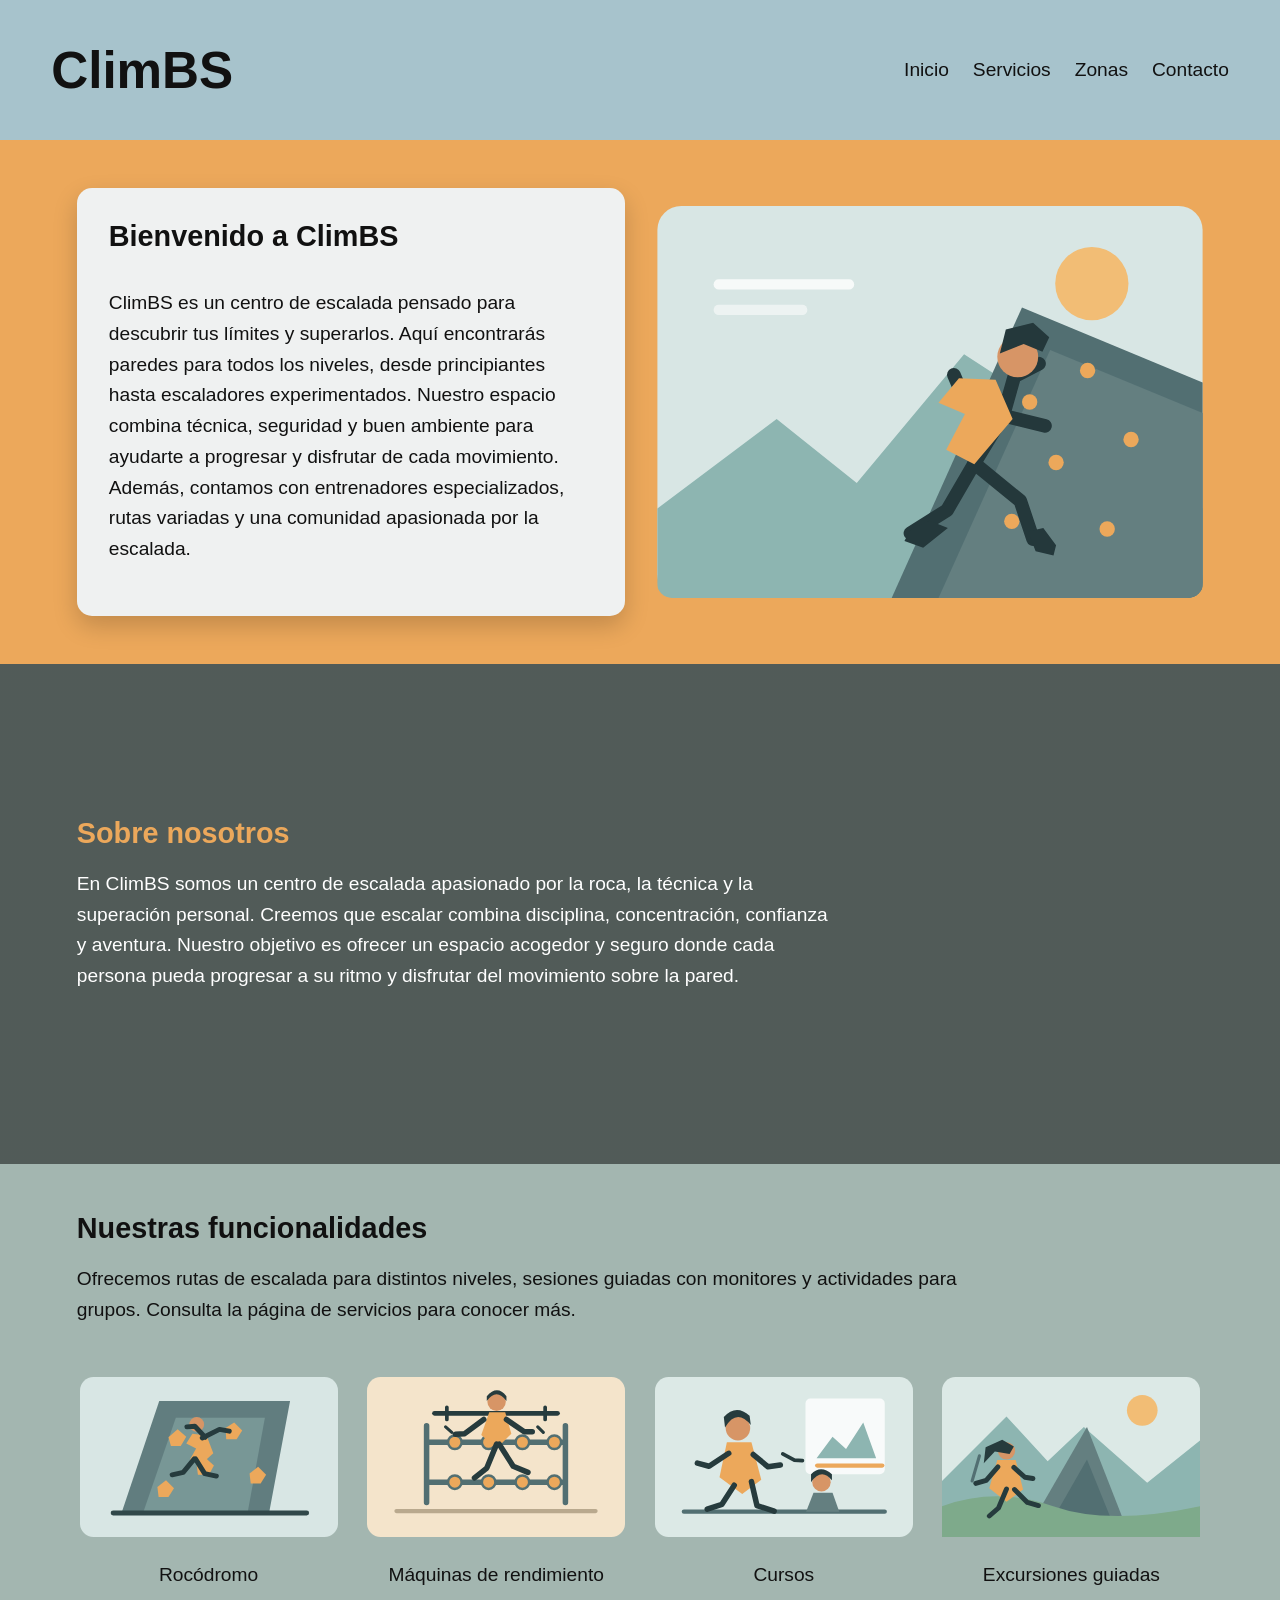
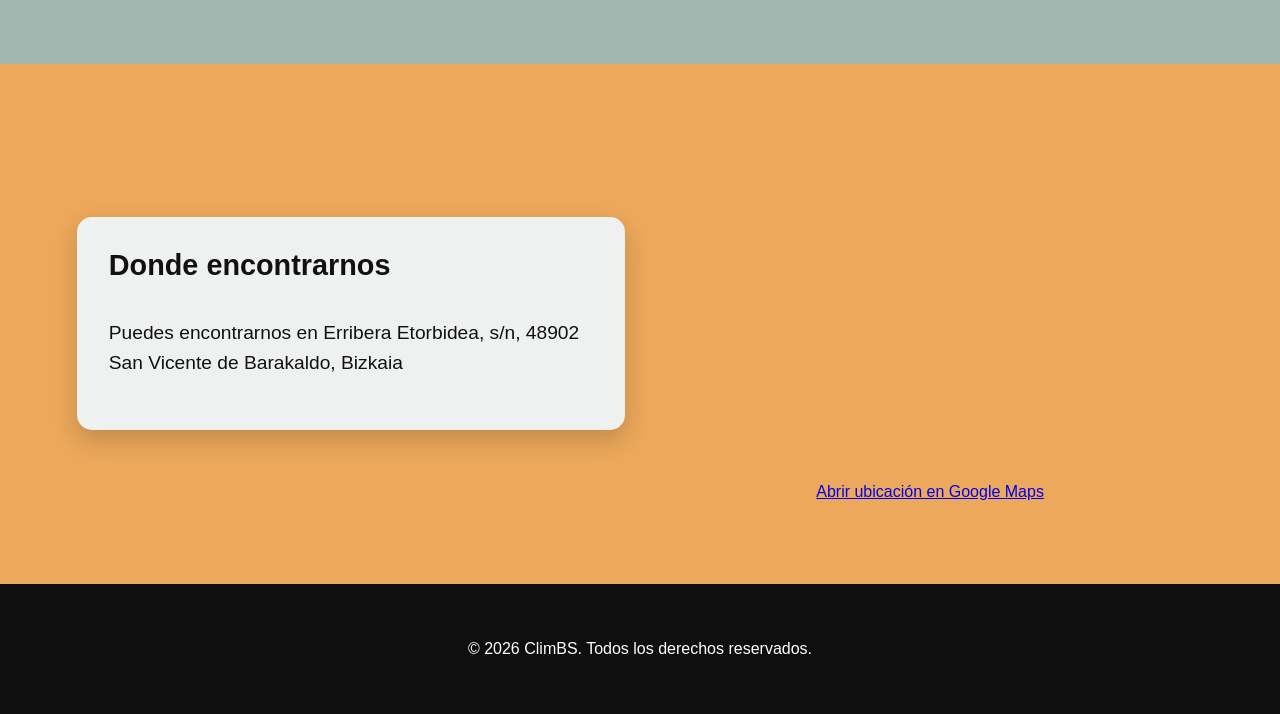
==== index.html @ 0c8c34e2 "Estructura del proyecto" ====
<!doctype html>
<html lang="es">

<head>
  <meta charset="UTF-8" />
  <meta name="viewport" content="width=device-width, initial-scale=1.0" />
  <title>ClimBS</title>

  <meta name="description"
    content="Bienvenido a ClimBS, centro de escalada de alto rendimiento, con cursos personalizados, excursiones a roca guiadas e instalaciones equipadas para toddas las necesidades" />

  <!-- Links -->
  <link rel="stylesheet" href="/src/css/styles.css" />
  <link rel="stylesheet" href="/src/css/index.css" />

  <script type="module" src="/index.js"></script>
</head>

<body>
  <!-- Header -->
  <header id="header">
    <a href="index.html" aria-label="Inicio">
      <h1 id="ClimBS">ClimBS</h1>
    </a>
    <nav id="nav">
      <!-- Botón -->
      <button class="menu-toggle" type="button" aria-controls="nav-links" aria-expanded="false" aria-label="Abrir menú">
        &#9776;
      </button>
      <!-- Barra -->
      <ul class="nav-links" id="nav-links">
        <li><a href="index.html" aria-label="Inicio">Inicio</a></li>
        <li><a href="/src/html/services.html" aria-label="Servicios">Servicios</a></li>
        <li><a href="/src/html/zonas.html" aria-label="Zonas">Zonas</a></li>
        <li><a href="/src/html/contact.html" aria-label="Contacto">Contacto</a></li>
      </ul>
    </nav>
  </header>

  <!-- Contenido principal -->
  <main>
    <!-- Bienvenida -->
    <section class="welcome_container">
      <article class="welcome_card">
        <h2 class="welcome_title">Bienvenido a ClimBS</h2>
        <p class="welcome_text">
          ClimBS es un centro de escalada pensado para descubrir tus límites y superarlos. Aquí encontrarás paredes para
          todos los niveles, desde principiantes hasta escaladores experimentados. Nuestro espacio combina técnica,
          seguridad y buen ambiente para ayudarte a progresar y disfrutar de cada movimiento. Además, contamos con
          entrenadores especializados, rutas variadas y una comunidad apasionada por la escalada.
        </p>
      </article>
      <aside class="aside">
        <img class="aside_img" src="/src/images/escalada.svg" />
      </aside>
    </section>

    <!-- Sobre nosotros -->
    <section class="aboutUs_container">
      <article class="aboutUs_article">
        <h2 class="aboutUs_title">Sobre nosotros</h2>
        <p class="aboutUs_text">
          En ClimBS somos un centro de escalada apasionado por la roca, la técnica y la superación personal. Creemos que
          escalar combina disciplina, concentración, confianza y aventura. Nuestro objetivo es ofrecer un espacio
          acogedor y seguro donde cada persona pueda progresar a su ritmo y disfrutar del movimiento sobre la pared.
        </p>
      </article>
    </section>

    <!-- Funcionalidades -->
    <section class="functions_container">
      <article class="functions_article">
        <h2 class="functions_title">Nuestras funcionalidades</h2>
        <p class="functions_text">
          Ofrecemos rutas de escalada para distintos niveles, sesiones guiadas con monitores y actividades para grupos.
          Consulta la página de servicios para conocer más.
        </p>
      </article>
      <div class="functions">
        <div class="function">
          <img class="function_image" src="/src/images/rocodromo.svg" />
          <p class="function_text">Rocódromo</p>
        </div>
        <div class="function">
          <img class="function_image" src="/src/images/entrenamiento.svg" />
          <p class="function_text">Máquinas de rendimiento</p>
        </div>
        <div class="function">
          <img class="function_image" src="/src/images/cursos.svg" />
          <p class="function_text">Cursos</p>
        </div>
        <div class="function">
          <img class="function_image" src="/src/images/excursiones.svg" />
          <p class="function_text">Excursiones guiadas</p>
        </div>
      </div>
    </section>

    <!-- Ubicación -->
    <section class="location_container">
      <article class="location_card">
        <h2 class="location_title">Donde encontrarnos</h2>
        <p>
          Puedes encontrarnos en Erribera Etorbidea, s/n, 48902 San Vicente de Barakaldo, Bizkaia
        </p>
      </article>
      <aside class="map_container">
        <iframe class="map" title="Mapa de ubicación de ClimBS en Barakaldo"
          src="https://maps.google.com/maps?q=Erribera%20Etorbidea%2C%20s%2Fn%2C%2048902%20San%20Vicente%20de%20Barakaldo%2C%20Bizkaia&output=embed"
          loading="lazy" referrerpolicy="no-referrer-when-downgrade">
        </iframe>
        <a href="https://maps.google.com/?q=Erribera+Etorbidea,+s%2Fn,+48902+San+Vicente+de+Barakaldo,+Bizkaia"
          target="_blank" rel="noopener noreferrer">
          Abrir ubicación en Google Maps
        </a>
      </aside>
    </section>

  </main>
  <!-- Fin contenido principal -->
</body>

<!-- Footer -->
<footer id="footer">
  <p class="copyright">&copy; 2026 ClimBS. Todos los derechos reservados.</p>
</footer>

</html>
---- src/css/styles.css ----
/* General */
*,
*::before,
*::after {
    box-sizing: border-box;
}

body {
    min-width: 320px;
    margin: 0;
    background-color: #a3b6b0;
    color: #111;
    font-family: Arial, sans-serif;
}

p {
    font-size: 1.2rem;
    line-height: 1.6;
}


/* Menú */
#header {
    position: relative;
    display: grid;
    grid-template-columns: 1fr 1fr;
    align-items: center;
    width: 100%;
    min-height: 140px;
    padding: 1rem 4%;
    background-color: #a7c3cc;
}

#header a {
    color: #111;
    text-decoration: none;
}

#ClimBS {
    margin: 0;
    font-size: clamp(2.2rem, 5vw, 3.2rem);

}

#nav {
    display: flex;
    justify-content: flex-end;
    align-items: center;
}

.nav-links {
    display: flex;
    gap: 1.5rem;
    margin: 0;
    padding: 0;
    list-style: none;
}

.nav-links a {
    color: #111;
    font-size: 1.2rem;
    text-decoration: none;
}

.nav-links a:hover,
.nav-links a:focus-visible {
    text-decoration: underline;
}


/* Menú móvil */
.menu-toggle {
    display: none;
    padding: 0.25rem 0.5rem;
    border: 0;
    background: transparent;
    color: #111;
    font-size: 2rem;
    cursor: pointer;
}

@media (max-width: 780px) {
    #header {
        grid-template-columns: 1fr auto;
        min-height: 90px;
    }

    .menu-toggle {
        display: block;
    }

    .nav-links {
        position: absolute;
        z-index: 10;
        top: 100%;
        right: 0;
        display: none;
        width: min(100%, 320px);
        flex-direction: column;
        gap: 0;
        padding: 0.5rem 1rem;
        background-color: #a7c3cc;
        text-align: center;
        box-shadow: 0 8px 16px rgb(0 0 0 / 20%);
    }

    .nav-links.active {
        display: flex;
    }

    .nav-links a {
        display: block;
        padding: 0.8rem;
    }
}


/* body */
body {
    background-color: #a3b6b0;
    padding: 0;
    width: 100%;
    margin: 0;
    display: flex;
    flex-direction: column;
    align-items: center;
}

main {
    width: 100%;
}


/* Footer */
#footer {
    display: grid;
    align-items: center;
    width: 100%;
    min-height: 130px;
    padding: 1rem;
    background-color: #0f0f0f;
    color: #fff;
    text-align: center;
}

.copyright {
    margin: 0;
    font-size: 1rem;
}
---- src/css/index.css ----
main {
    display: flex;
    flex-direction: column;
    align-items: center;
}

/* Contenedores */
.welcome_container,
.location_container {
    display: flex;
    align-items: center;
    justify-content: center;
    gap: 2rem;
    width: 100%;
    min-height: 520px;
    padding: 3rem 6%;
    background-color: #eca85b;
}

.functions_container,
.aboutUs_container {
    display: flex;
    flex-direction: column;
    width: 100%;
    min-height: 500px;
    padding: 3rem 6%;
}

.function_container {
    background-color: #6aa8b1;
}

.aboutUs_container {
    justify-content: center;
    background-image:
        linear-gradient(rgb(0 0 0 / 50%), rgb(0 0 0 / 50%)),
        url("../../images/bg-person.jpg");
    background-position: center;
    background-size: cover;
}


/* Contenido de bienvenida */
.welcome_card,
.location_card {
    display: flex;
    flex: 1 1 50%;
    flex-direction: column;
    justify-content: center;
    min-width: 0;
    padding: 2rem;
    border-radius: 15px;
    background-color: #eff1f1;
    box-shadow: 0 10px 25px rgb(0 0 0 / 18%);
}

.welcome_title,
.functions_title,
.aboutUs_title,
.location_title {
    margin: 0 0 1rem;
    font-size: clamp(1.5rem, 3vw, 1.8rem);
}

.aside,
.map_container {
    display: flex;
    flex: 1 1 50%;
    justify-content: center;
    align-items: center;
    min-width: 0;
}

.aside_img {
    display: block;
    width: 100%;
    max-height: 420px;
    border-radius: 15px;
    object-fit: contain;
}


/* Contenido de Sobre nosotros */
.aboutUs_article {
    width: min(100%, 760px);
    padding: 2rem 0;
}

.aboutUs_title {
    color: #eca85b;
}

.aboutUs_text {
    color: white;
}


/* Contenido de funcionalidades */
.functions_article {
    max-width: 900px;
    padding-bottom: 2rem;
}

.functions {
    display: grid;
    grid-template-columns: repeat(4, minmax(0, 1fr));
    gap: 1.5rem;
    width: 100%;
}

.function {
    text-align: center;
}

.function_image {
    width: 100%;
    height: 160px;
    object-fit: contain;
}

.feature_text {
    margin: 0.5rem 0;
}


/* Contenido de Localización */
.map_container {
    flex-direction: column;
    gap: 1rem;
}

.map {
    width: 100%;
    min-height: 320px;
    border: 0;
}

/* Móvil */
@media (max-width: 700px) {

    .welcome_container,
    .location_container {
        flex-direction: column;
        min-height: 0;
        padding: 2rem 5%;
    }

    .welcome_card,
    .location_card {
        width: 100%;
        flex-basis: auto;
        padding: 1.5rem;
    }

    .aside,
    .map_container {
        width: 100%;
        flex-basis: auto;
    }

    .aside_img {
        max-height: 280px;
    }

    .function_container,
    .aboutUs_container {
        min-height: 0;
        padding: 2rem 5%;
    }

    .functions {
        grid-template-columns: repeat(2, minmax(0, 1fr));
    }
}
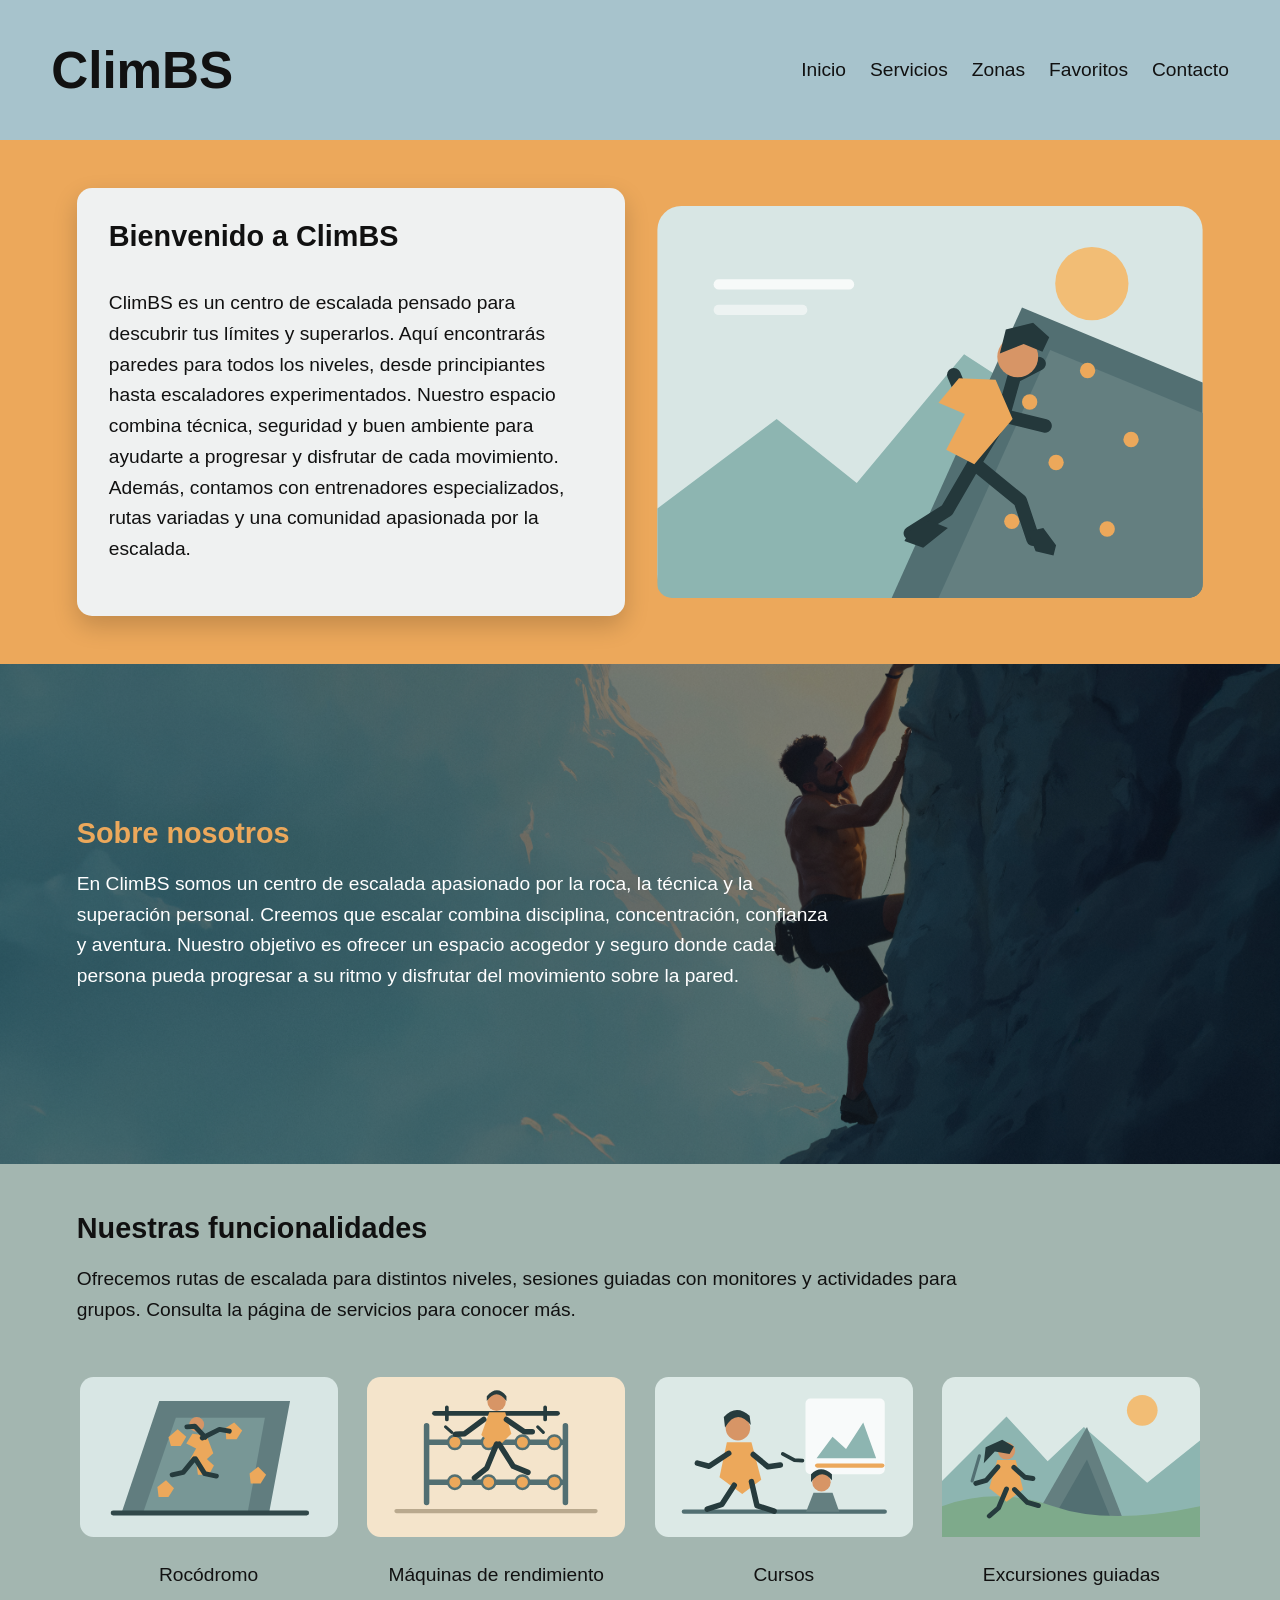
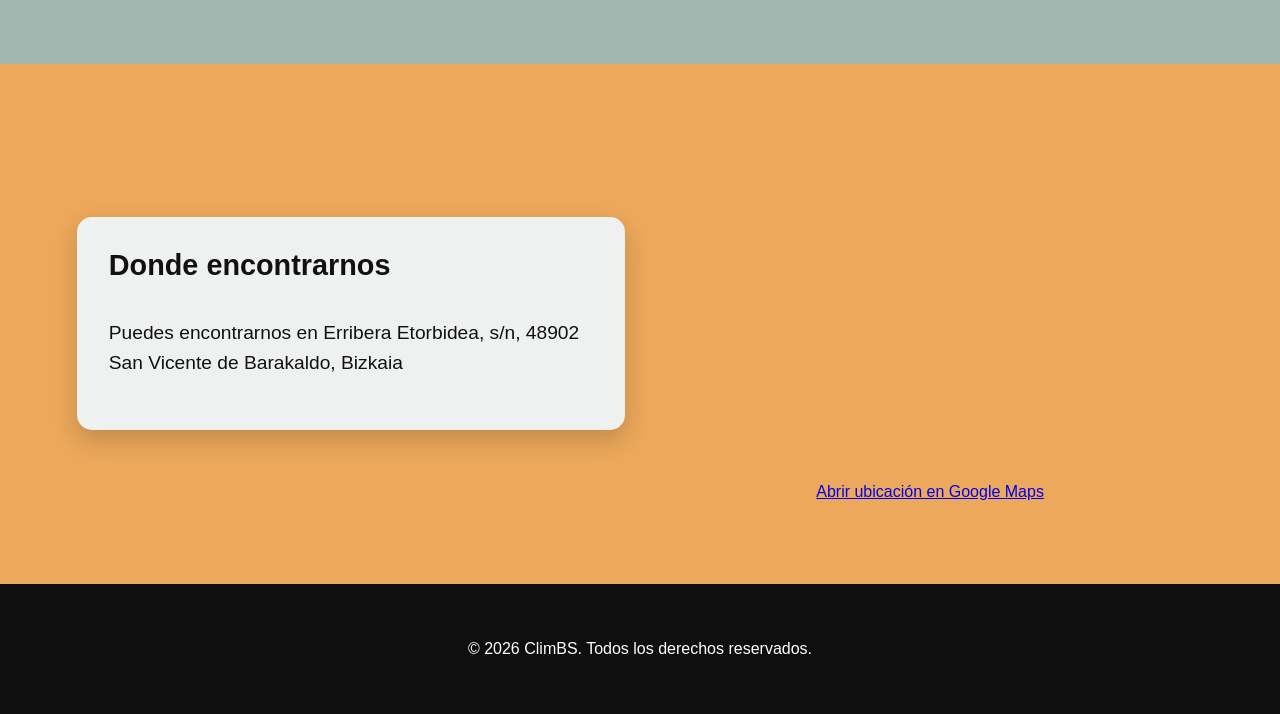
==== commit 36a6e793: "retoques finales y página de favoritos añadida" ====
--- a/index.html
+++ b/index.html
@@ -32,6 +32,7 @@
         <li><a href="index.html" aria-label="Inicio">Inicio</a></li>
         <li><a href="/src/html/services.html" aria-label="Servicios">Servicios</a></li>
         <li><a href="/src/html/zonas.html" aria-label="Zonas">Zonas</a></li>
+        <li><a href="/src/html/favoritos.html" aria-label="Favoritos">Favoritos</a></li>
         <li><a href="/src/html/contact.html" aria-label="Contacto">Contacto</a></li>
       </ul>
     </nav>
--- a/src/css/index.css
+++ b/src/css/index.css
@@ -34,7 +34,7 @@
     justify-content: center;
     background-image:
         linear-gradient(rgb(0 0 0 / 50%), rgb(0 0 0 / 50%)),
-        url("../../images/bg-person.jpg");
+        url("../images/bg-person.jpg");
     background-position: center;
     background-size: cover;
 }
